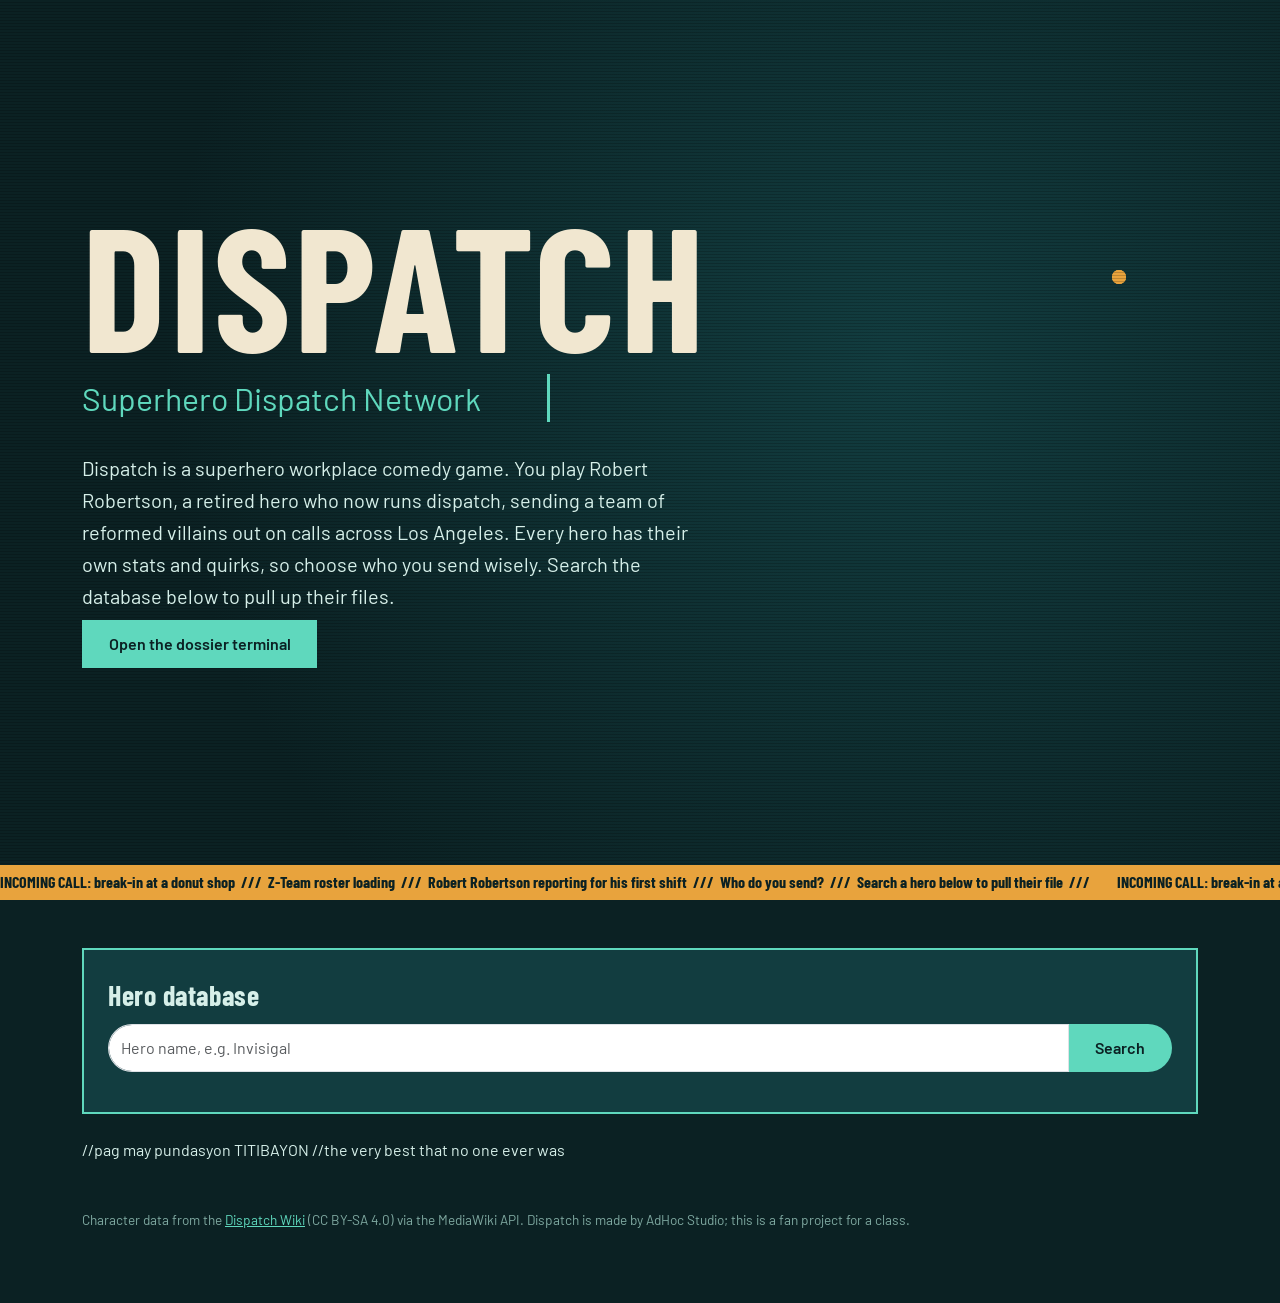
==== activity3API/index.html @ cdf6602e "adjusted easter egg" ====
<!doctype html>
<html lang="en">
  <!--pag may pundasyon TITIBAYON-->
<head>
  <meta charset="utf-8">
  <meta name="viewport" content="width=device-width, initial-scale=1">
  <title>SDN Dispatch Dossier</title>
  <link href="https://cdn.jsdelivr.net/npm/bootstrap@5.3.8/dist/css/bootstrap.min.css" rel="stylesheet"
    integrity="sha384-sRIl4kxILFvY47J16cr9ZwB07vP4J8+LH7qKQnuqkuIAvNWLzeN8tE5YBujZqJLB" crossorigin="anonymous">
  <link href="https://fonts.googleapis.com/css2?family=Barlow+Condensed:wght@600;700&family=Barlow:wght@400;500&display=swap" rel="stylesheet">
  <link href="style.css" rel="stylesheet">
</head>

<body>
  <div id="intro">
    <div class="ping"></div>
    <div class="container position-relative" style="z-index:1">
      <div class="logo display-font">DISPATCH</div>
      <div class="typed mt-3">Superhero Dispatch Network</div>
      <div id="about" class="mt-4 fs-5">
        Dispatch is a superhero workplace comedy game. You play Robert Robertson, a retired hero who now runs
        dispatch, sending a team of reformed villains out on calls across Los Angeles. Every hero has their own
        stats and quirks, so choose who you send wisely. Search the database below to pull up their files.
      </div>
      <div class="btn btn-sdn go mt-2" onclick="document.getElementById('search').scrollIntoView()">Open the dossier terminal</div>
    </div>
    <div class="ticker">
      <div class="ticker-track">
        <span>INCOMING CALL: break-in at a donut shop &nbsp;///&nbsp; Z-Team roster loading &nbsp;///&nbsp; Robert Robertson reporting for his first shift &nbsp;///&nbsp; Who do you send? &nbsp;///&nbsp; Search a hero below to pull their file &nbsp;///&nbsp;</span>
        <span>INCOMING CALL: break-in at a donut shop &nbsp;///&nbsp; Z-Team roster loading &nbsp;///&nbsp; Robert Robertson reporting for his first shift &nbsp;///&nbsp; Who do you send? &nbsp;///&nbsp; Search a hero below to pull their file &nbsp;///&nbsp;</span>
        <span>INCOMING CALL: break-in at a donut shop &nbsp;///&nbsp; Z-Team roster loading &nbsp;///&nbsp; Robert Robertson reporting for his first shift &nbsp;///&nbsp; Who do you send? &nbsp;///&nbsp; Search a hero below to pull their file &nbsp;///&nbsp;</span>
        <span>INCOMING CALL: break-in at a donut shop &nbsp;///&nbsp; Z-Team roster loading &nbsp;///&nbsp; Robert Robertson reporting for his first shift &nbsp;///&nbsp; Who do you send? &nbsp;///&nbsp; Search a hero below to pull their file &nbsp;///&nbsp;</span>
      </div>
    </div>
  </div>

  <div class="container py-5" id="search">
    <div class="terminal p-4 mb-4">
      <div class="display-font fs-3 mb-2">Hero database</div>
      <div class="d-flex flex-row">
        <input type="text" placeholder="Hero name, e.g. Invisigal" class="form-control rounded-start-pill"
          id="searchInput">
        <div class="btn btn-sdn rounded-end-pill" onclick="getCharacter()">Search</div>
      </div>
      <div class="mt-3" id="roster"></div>
    </div>

    <div id="message"></div>
//pag may pundasyon TITIBAYON
    <div id="result" style="display: none;">
      <div class="row g-4 align-items-start">
        <div class="col-lg-7">
          <div class="dossier">
            <div class="row">
              <div class="col-md-6">
                <div class="bust-wrap" id="bustWrap">
                  <img class="bust" id="bust" src="" alt="">
                </div>
                <div class="mt-3">
                  <div id="name"></div>
                  <div class="display-font fs-4" id="aka"></div>
                  <div class="mt-2" id="traits"></div>
                </div>
              </div>
              <div class="col-md-6 mt-4 mt-md-0">
                <img class="mug mb-2" id="mug" src="" alt="Mugshot">
                <div class="info" id="info"></div>
              </div>
            </div>
          </div>
        </div>
        <div class="col-lg-5">
          <div class="statbox">
            <div class="display-font fs-3">Attributes</div>
            <div class="mt-2" id="stats"></div>
            <div class="link d-block mt-3" id="wikiLink">Full file on Dispatch Wiki</div>
          </div>
        </div>
      </div>
    </div>
//the very best that no one ever was
    <div class="footer mt-5 pb-4">
      Character data from the <span class="link" onclick="window.open('https://dispatch.wiki.gg')">Dispatch Wiki</span> (CC BY-SA 4.0)
      via the MediaWiki API. Dispatch is made by AdHoc Studio; this is a
      fan project for a class.
    </div>
  </div>

  <script src="https://cdn.jsdelivr.net/npm/bootstrap@5.3.8/dist/js/bootstrap.bundle.min.js"
    integrity="sha384-FKyoEForCGlyvwx9Hj09JcYn3nv7wiPVlz7YYwJrWVcXK/BmnVDxM+D2scQbITxI"
    crossorigin="anonymous"></script>
  <script src="script.js"></script>
</body>

</html>
---- activity3API/style.css ----
:root { --ink: #0b2123; --teal: #123d40; --mint: #5fd8bd; --paper: #f1e7d0; --paper-dk: #d9c9a5; --amber: #e8a33d; --text: #d6efe9; }
body { background: var(--ink); color: var(--text); font-family: 'Barlow', sans-serif; overflow-x: hidden; }
.display-font { font-family: 'Barlow Condensed', sans-serif; font-weight: 700; letter-spacing: .02em; }

#intro { min-height: 100vh; min-height: 100svh; padding: 3rem 0 4.5rem; position: relative; overflow: hidden; display: flex; flex-direction: column;
  justify-content: center; background: radial-gradient(circle at 70% 40%, var(--teal), var(--ink) 70%); }
#intro::after { content: ""; position: absolute; inset: 0; pointer-events: none;
  background: repeating-linear-gradient(0deg, rgba(0,0,0,.18) 0 1px, transparent 1px 3px); }
.ping { position: absolute; right: 12%; top: 30%; width: 14px; height: 14px; border-radius: 50%; background: var(--amber); }
.ping::before, .ping::after { content: ""; position: absolute; inset: 0; border-radius: 50%; border: 2px solid var(--amber); animation: ping 3s ease-out infinite; }
.ping::after { animation-delay: 1.5s; }
@keyframes ping { from { transform: scale(1); opacity: .9; } to { transform: scale(22); opacity: 0; } }
@keyframes ping-sm { from { transform: scale(1); opacity: .9; } to { transform: scale(9); opacity: 0; } }
.logo { font-size: clamp(4rem, 15vw, 11rem); line-height: .85; color: var(--paper); margin: 0; animation: flicker 4s steps(1) 1.2s 1; }
@keyframes flicker { 0%,8%,12%,100% { opacity: 1; } 9%,11% { opacity: .2; } 10% { opacity: .7; } }
.typed { display: inline-block; overflow: hidden; white-space: nowrap; width: 0; border-right: 3px solid var(--mint);
  font-size: clamp(1.2rem, 3.5vw, 2rem); color: var(--mint); animation: type 2.2s steps(26) .6s forwards, caret .6s step-end infinite; }
@keyframes type { to { width: 26ch; } }
@keyframes caret { 50% { border-color: transparent; } }
@keyframes show { to { opacity: 1; } }
#about { max-width: 640px; line-height: 1.6; opacity: 0; animation: show .8s 2.8s forwards; }
.go { opacity: 0; animation: show .8s 3.2s forwards; }
.ticker { position: absolute; bottom: 0; left: 0; right: 0; z-index: 2; background: var(--amber); color: var(--ink);
  overflow: hidden; white-space: nowrap; font-family: 'Barlow Condensed', sans-serif; font-weight: 700; padding: .35rem 0; }
.ticker-track { display: flex; width: max-content; animation: scroll 30s linear infinite; }
.ticker-track span { flex: none; padding-right: 1.5rem; }
@keyframes scroll { to { transform: translateX(-50%); } }
.btn-sdn { background: var(--mint); color: var(--ink); font-weight: 600; border-radius: 0; padding: .7rem 1.6rem; }
.btn-sdn:hover { background: var(--paper); color: var(--ink); }

.terminal { background: var(--teal); border: 2px solid var(--mint); }
.chip { background: transparent; color: var(--mint); border: 1px solid var(--mint); padding: .2rem .7rem; margin: 0 .3rem .4rem 0; font-size: .9rem; cursor: pointer; display: inline-block; }
.chip:hover { background: var(--mint); color: var(--ink); }

.dossier { background: var(--paper); color: #2a2a2a; border-bottom: 10px solid var(--paper-dk); padding: 1.5rem; }
.dossier #name { font-family: 'Barlow Condensed', sans-serif; font-weight: 700; font-size: clamp(2.2rem, 4.5vw, 3.4rem); line-height: 1; margin: 0; }
.bust-wrap { height: 340px; display: flex; align-items: flex-end; justify-content: center; }
.bust { max-height: 100%; max-width: 100%; object-fit: contain; }
.mug { width: 100%; max-width: 260px; border: 3px solid #333; background: #bbb; }
.trait { display: inline-block; border: 2px solid #2a2a2a; padding: .1rem .6rem; margin: 0 .4rem .4rem 0;
  font-family: 'Barlow Condensed', sans-serif; font-weight: 700; font-size: 1.15rem; }
.info .label { font-family: 'Barlow Condensed', sans-serif; font-weight: 700; font-size: 1.1rem; margin-top: .6rem; }
.statbox { background: var(--paper); color: #2a2a2a; padding: 1rem; }
.progress { height: 8px; border-radius: 0; background: var(--paper-dk); }
.progress-bar { background-color: var(--amber); }
.statrow { display: flex; justify-content: space-between; border-bottom: 1px solid var(--paper-dk); font-weight: 500; }
.err { border-left: 5px solid var(--amber); padding: .8rem 1rem; background: var(--teal); }
.link { color: #0d6efd; text-decoration: underline; cursor: pointer; }
.footer { color: #7fa9a1; font-size: .85rem; }
.footer .link { color: var(--mint); }

@media (max-width: 767.98px) {
  .ping { right: 10%; top: 10%; }
  .ping::before, .ping::after { animation-name: ping-sm; }
  .typed { max-width: 100%; }
  #about { font-size: 1rem !important; }
  .go { display: block; width: 100%; max-width: 20rem; text-align: center; }
  .ticker { font-size: .85rem; }
  .terminal { padding: 1rem !important; }
  #search .btn-sdn { padding: .5rem 1rem; }
  #roster { display: flex; flex-wrap: nowrap; overflow-x: auto; padding-bottom: .4rem; -webkit-overflow-scrolling: touch; }
  .chip { flex: 0 0 auto; white-space: nowrap; padding: .4rem .9rem; }
  .dossier { padding: 1rem; }
  .dossier #name { font-size: 2.4rem; }
  .bust-wrap { height: 240px; }
  .mug { display: block; max-width: 170px; margin: 0 auto 1rem; }
  .info .value { overflow-wrap: anywhere; }
}

@media (prefers-reduced-motion: reduce) {
  * { animation-duration: .01s !important; animation-delay: 0s !important; animation-iteration-count: 1 !important; }
}
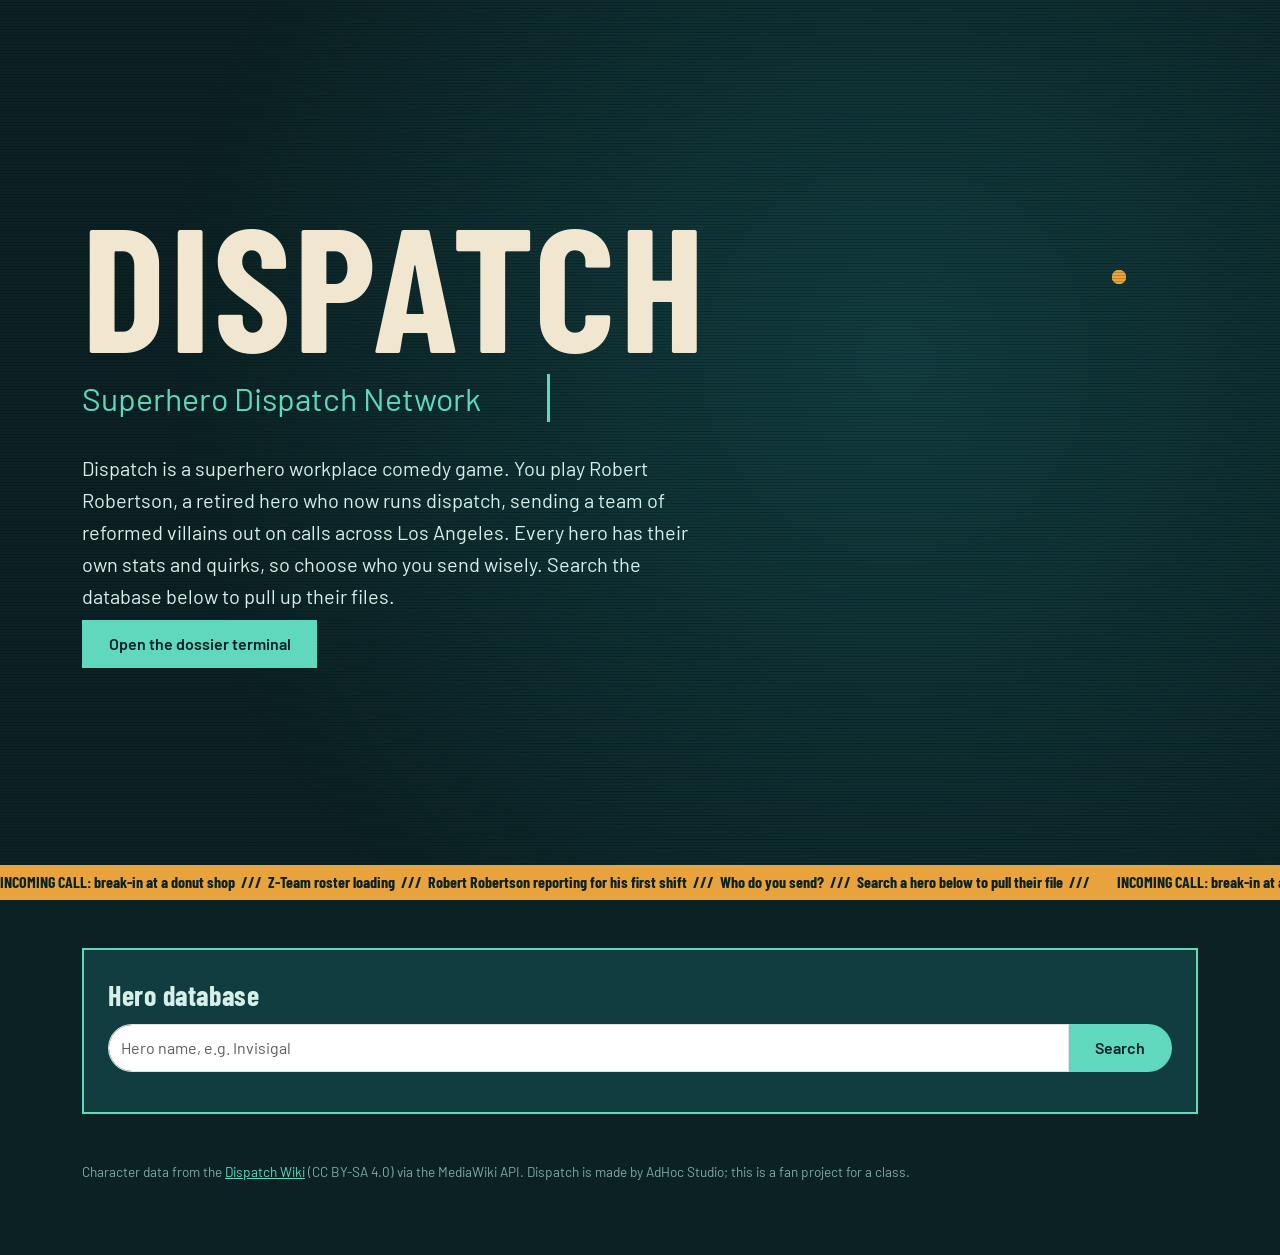
==== commit 14f24b8c: "adjusted easter egg again" ====
--- a/activity3API/index.html
+++ b/activity3API/index.html
@@ -1,6 +1,7 @@
 <!doctype html>
 <html lang="en">
   <!--pag may pundasyon TITIBAYON-->
+
 <head>
   <meta charset="utf-8">
   <meta name="viewport" content="width=device-width, initial-scale=1">
@@ -46,7 +47,6 @@
     </div>
 
     <div id="message"></div>
-//pag may pundasyon TITIBAYON
     <div id="result" style="display: none;">
       <div class="row g-4 align-items-start">
         <div class="col-lg-7">
@@ -78,7 +78,7 @@
         </div>
       </div>
     </div>
-//the very best that no one ever was
+
     <div class="footer mt-5 pb-4">
       Character data from the <span class="link" onclick="window.open('https://dispatch.wiki.gg')">Dispatch Wiki</span> (CC BY-SA 4.0)
       via the MediaWiki API. Dispatch is made by AdHoc Studio; this is a
@@ -91,5 +91,5 @@
     crossorigin="anonymous"></script>
   <script src="script.js"></script>
 </body>
-
-</html>
+<!--the very best that no one ever was-->
+</html>
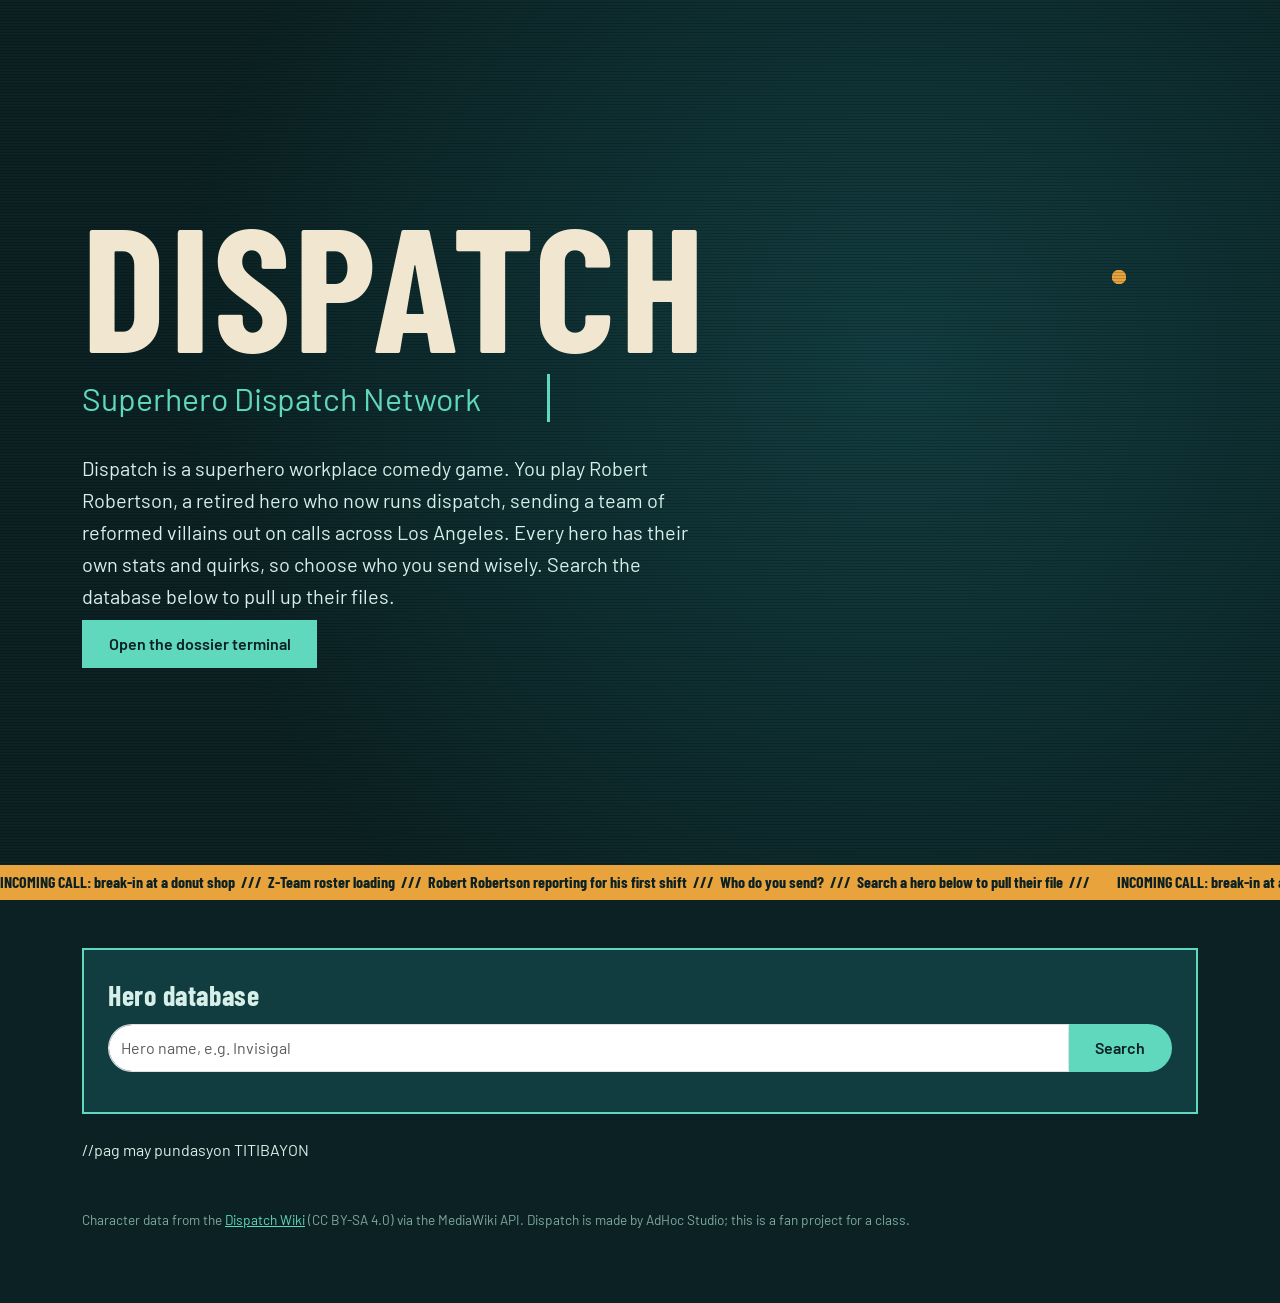
==== commit 8b1ab1d0: "Update index.html" ====
--- a/activity3API/index.html
+++ b/activity3API/index.html
@@ -1,7 +1,6 @@
 <!doctype html>
 <html lang="en">
   <!--pag may pundasyon TITIBAYON-->
-
 <head>
   <meta charset="utf-8">
   <meta name="viewport" content="width=device-width, initial-scale=1">
@@ -47,6 +46,7 @@
     </div>
 
     <div id="message"></div>
+//pag may pundasyon TITIBAYON
     <div id="result" style="display: none;">
       <div class="row g-4 align-items-start">
         <div class="col-lg-7">
@@ -78,7 +78,7 @@
         </div>
       </div>
     </div>
-
+    
     <div class="footer mt-5 pb-4">
       Character data from the <span class="link" onclick="window.open('https://dispatch.wiki.gg')">Dispatch Wiki</span> (CC BY-SA 4.0)
       via the MediaWiki API. Dispatch is made by AdHoc Studio; this is a
@@ -91,5 +91,5 @@
     crossorigin="anonymous"></script>
   <script src="script.js"></script>
 </body>
-<!--the very best that no one ever was-->
-</html>+  <!--the very best that no one ever was-->
+</html>
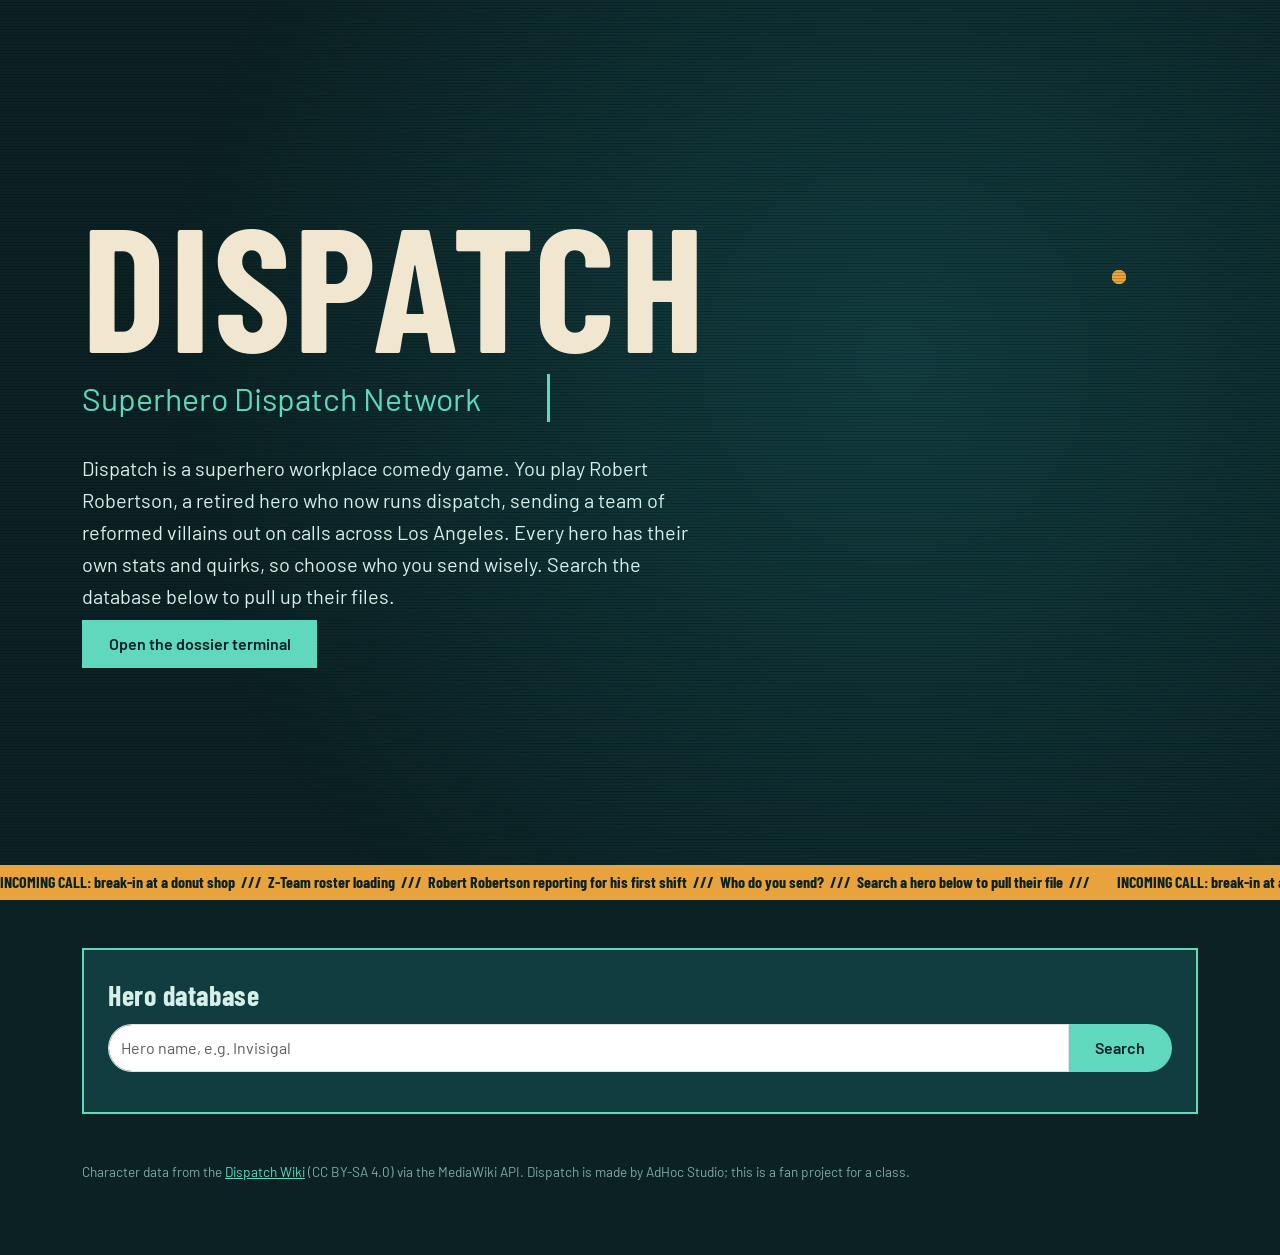
==== commit 52fe468d: "adjusted easter egg the sequel" ====
--- a/activity3API/index.html
+++ b/activity3API/index.html
@@ -46,7 +46,7 @@
     </div>
 
     <div id="message"></div>
-//pag may pundasyon TITIBAYON
+    
     <div id="result" style="display: none;">
       <div class="row g-4 align-items-start">
         <div class="col-lg-7">
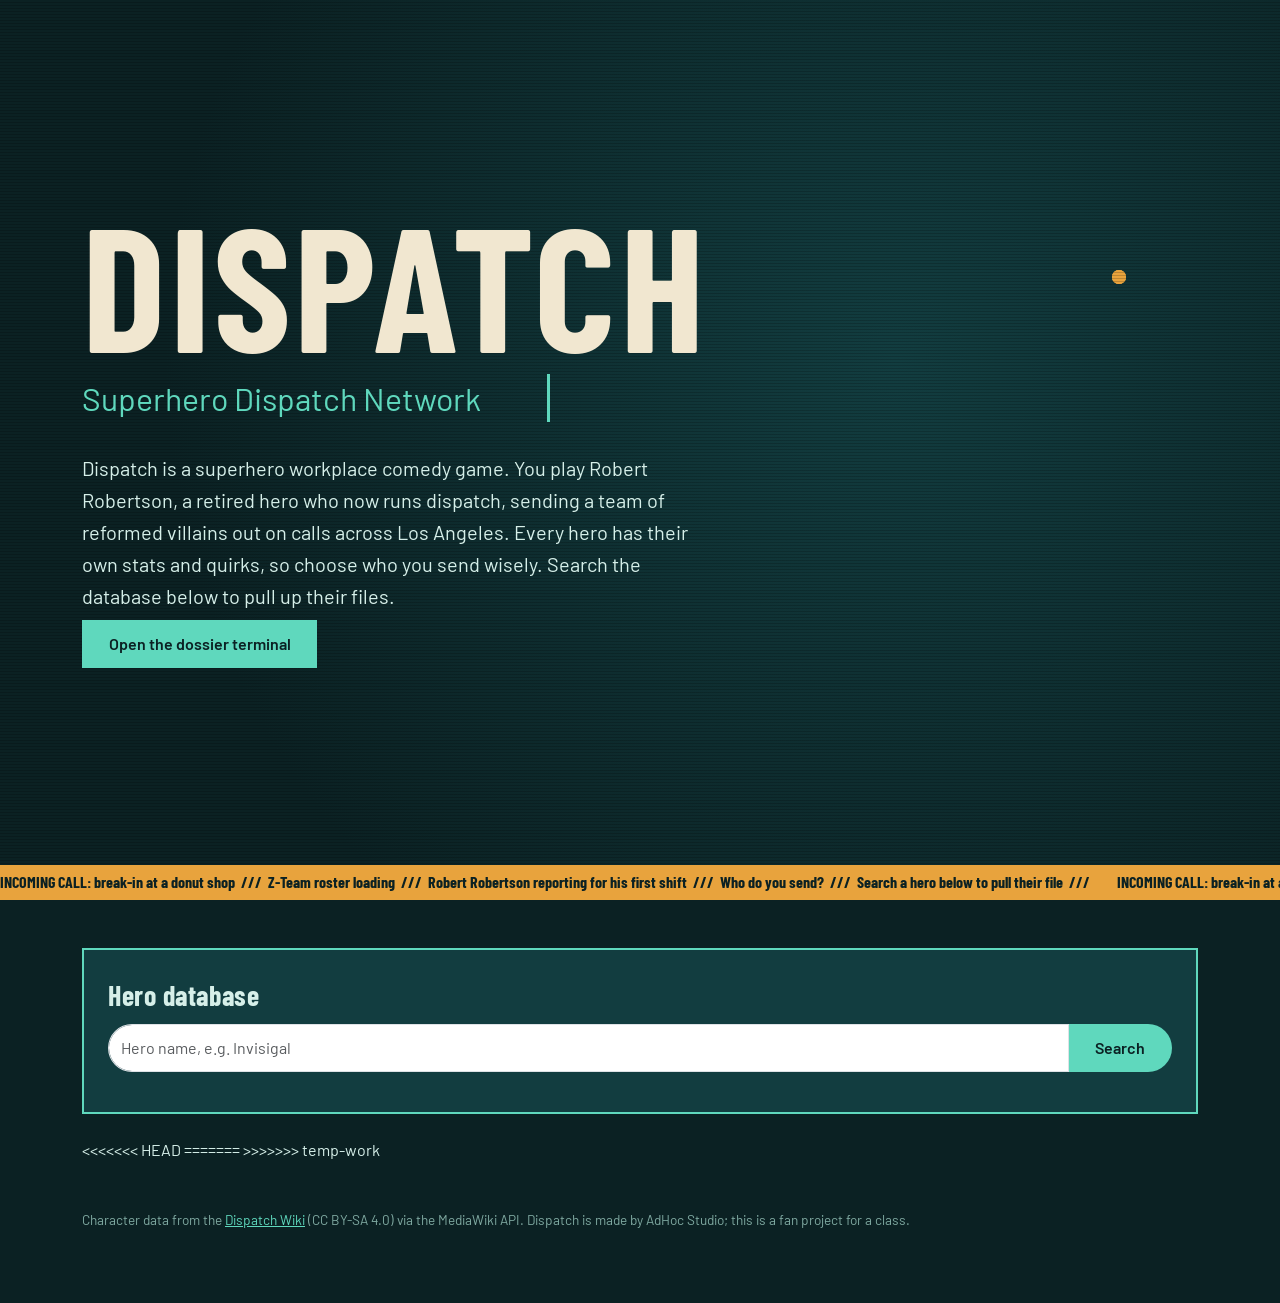
==== commit a188dd2e: "Resolve merge conflict with temp-work" ====
--- a/activity3API/index.html
+++ b/activity3API/index.html
@@ -1,6 +1,7 @@
 <!doctype html>
 <html lang="en">
   <!--pag may pundasyon TITIBAYON-->
+
 <head>
   <meta charset="utf-8">
   <meta name="viewport" content="width=device-width, initial-scale=1">
@@ -46,7 +47,10 @@
     </div>
 
     <div id="message"></div>
+<<<<<<< HEAD
     
+=======
+>>>>>>> temp-work
     <div id="result" style="display: none;">
       <div class="row g-4 align-items-start">
         <div class="col-lg-7">
@@ -78,7 +82,6 @@
         </div>
       </div>
     </div>
-    
     <div class="footer mt-5 pb-4">
       Character data from the <span class="link" onclick="window.open('https://dispatch.wiki.gg')">Dispatch Wiki</span> (CC BY-SA 4.0)
       via the MediaWiki API. Dispatch is made by AdHoc Studio; this is a
@@ -93,3 +96,5 @@
 </body>
   <!--the very best that no one ever was-->
 </html>
+<!--the very best that no one ever was-->
+</html>
--- a/activity3API/style.css
+++ b/activity3API/style.css
@@ -34,8 +34,8 @@
 
 .dossier { background: var(--paper); color: #2a2a2a; border-bottom: 10px solid var(--paper-dk); padding: 1.5rem; }
 .dossier #name { font-family: 'Barlow Condensed', sans-serif; font-weight: 700; font-size: clamp(2.2rem, 4.5vw, 3.4rem); line-height: 1; margin: 0; }
-.bust-wrap { height: 340px; display: flex; align-items: flex-end; justify-content: center; }
-.bust { max-height: 100%; max-width: 100%; object-fit: contain; }
+.bust-wrap { display: flex; align-items: flex-end; justify-content: center; }
+.bust { max-height: 340px; max-width: 100%; object-fit: contain; }
 .mug { width: 100%; max-width: 260px; border: 3px solid #333; background: #bbb; }
 .trait { display: inline-block; border: 2px solid #2a2a2a; padding: .1rem .6rem; margin: 0 .4rem .4rem 0;
   font-family: 'Barlow Condensed', sans-serif; font-weight: 700; font-size: 1.15rem; }
@@ -62,7 +62,7 @@
   .chip { flex: 0 0 auto; white-space: nowrap; padding: .4rem .9rem; }
   .dossier { padding: 1rem; }
   .dossier #name { font-size: 2.4rem; }
-  .bust-wrap { height: 240px; }
+  .bust { max-height: 240px; }
   .mug { display: block; max-width: 170px; margin: 0 auto 1rem; }
   .info .value { overflow-wrap: anywhere; }
 }
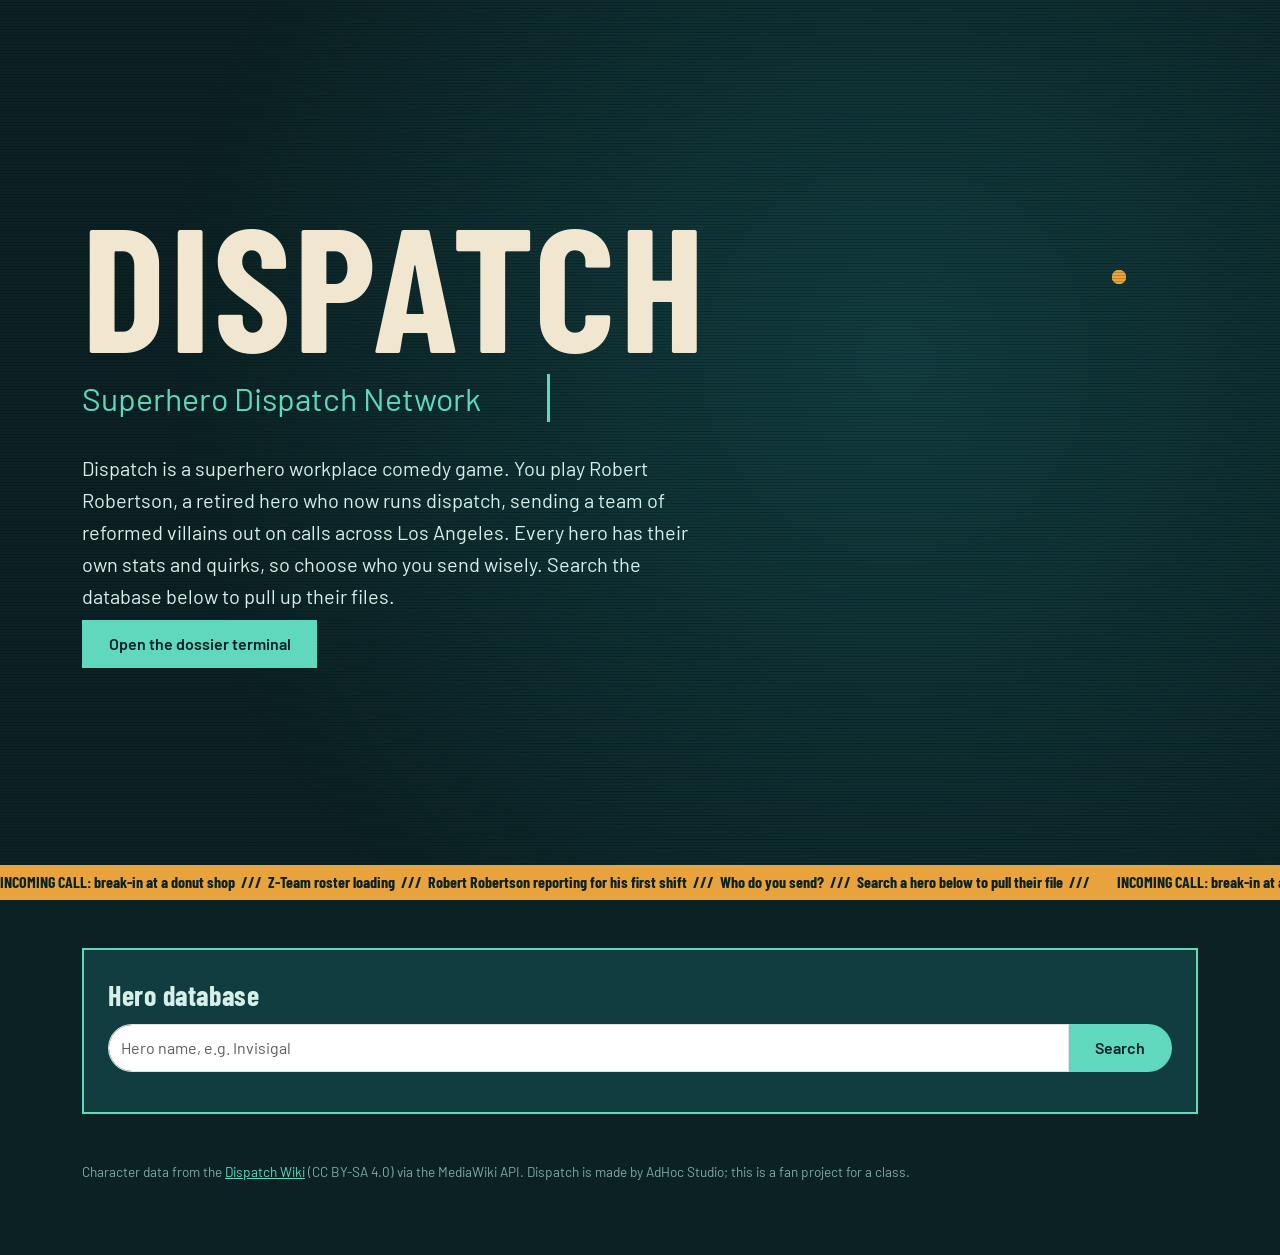
==== commit bd8d8e55: "fixed code" ====
--- a/activity3API/index.html
+++ b/activity3API/index.html
@@ -1,7 +1,6 @@
 <!doctype html>
 <html lang="en">
-  <!--pag may pundasyon TITIBAYON-->
-
+<!--pag may pundasyon TITIBAYON-->
 <head>
   <meta charset="utf-8">
   <meta name="viewport" content="width=device-width, initial-scale=1">
@@ -47,10 +46,7 @@
     </div>
 
     <div id="message"></div>
-<<<<<<< HEAD
-    
-=======
->>>>>>> temp-work
+
     <div id="result" style="display: none;">
       <div class="row g-4 align-items-start">
         <div class="col-lg-7">
@@ -82,6 +78,7 @@
         </div>
       </div>
     </div>
+
     <div class="footer mt-5 pb-4">
       Character data from the <span class="link" onclick="window.open('https://dispatch.wiki.gg')">Dispatch Wiki</span> (CC BY-SA 4.0)
       via the MediaWiki API. Dispatch is made by AdHoc Studio; this is a
@@ -94,7 +91,5 @@
     crossorigin="anonymous"></script>
   <script src="script.js"></script>
 </body>
-  <!--the very best that no one ever was-->
-</html>
 <!--the very best that no one ever was-->
 </html>
